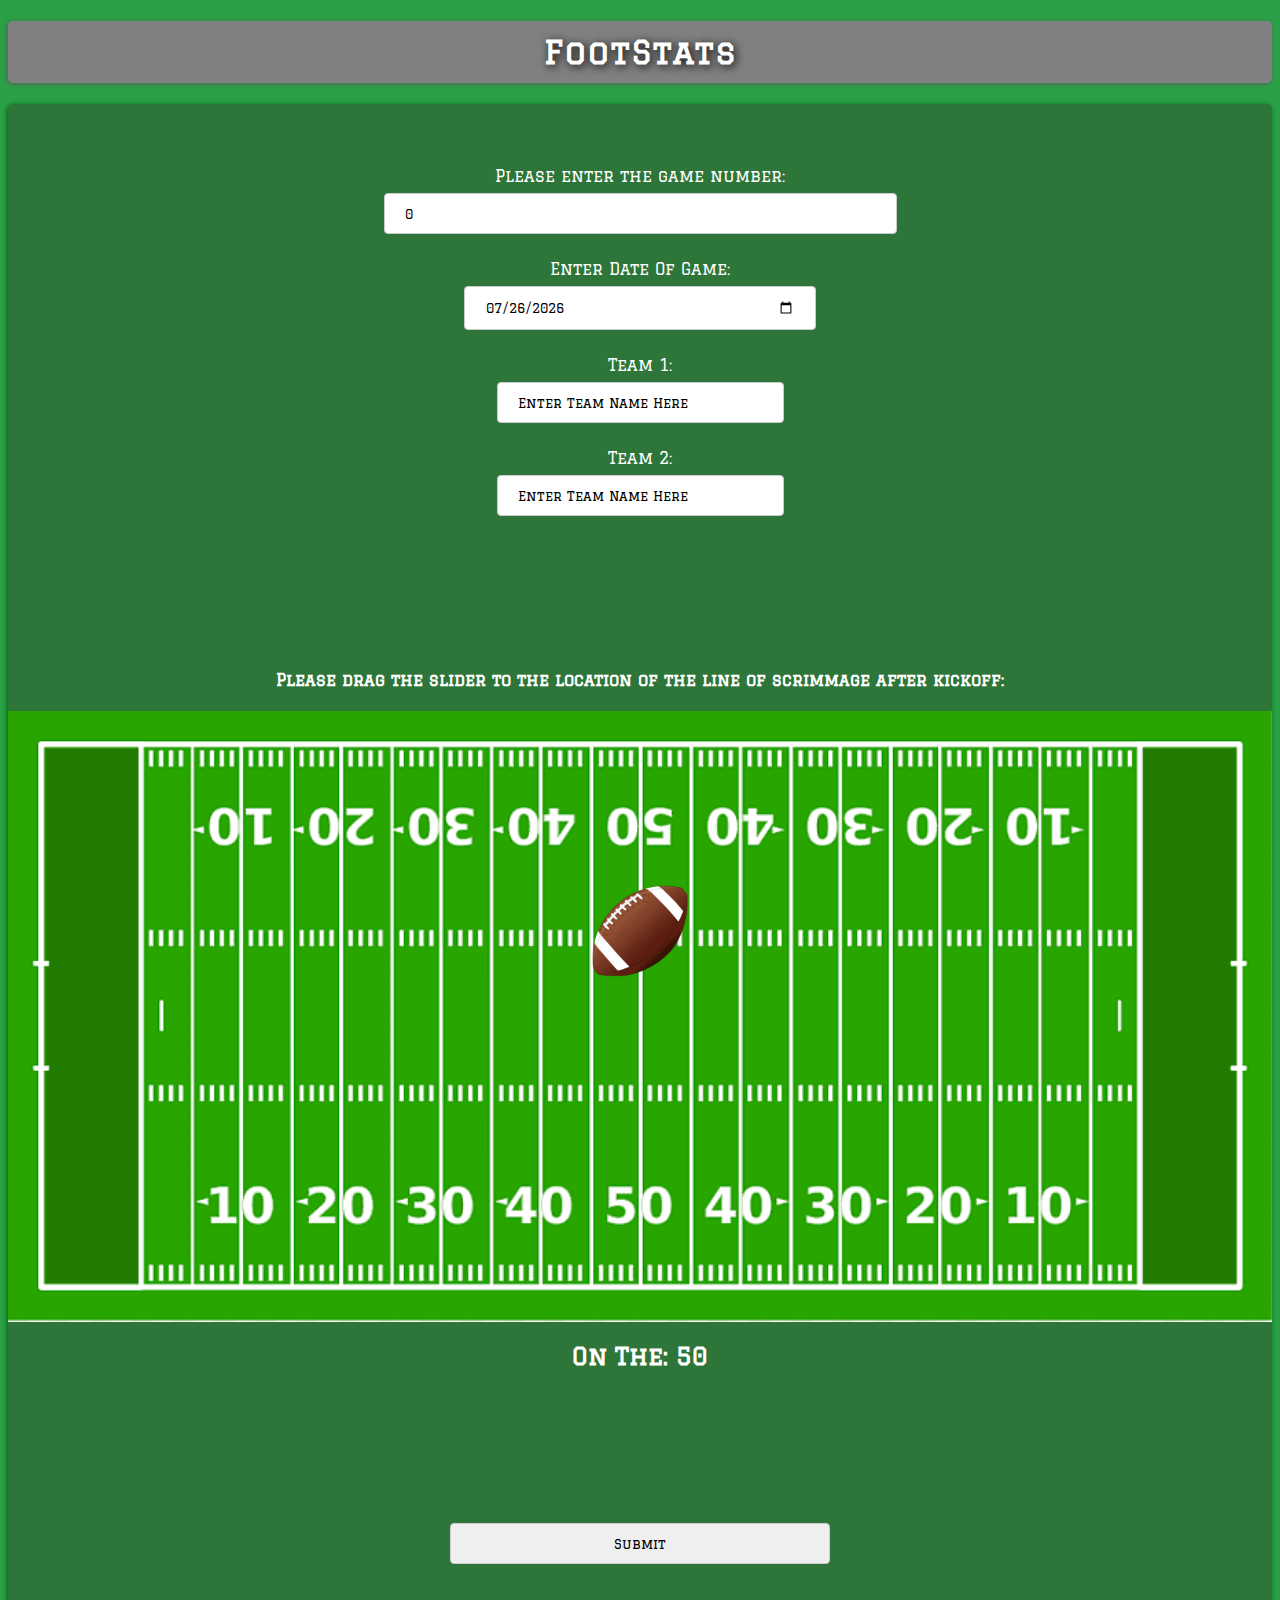
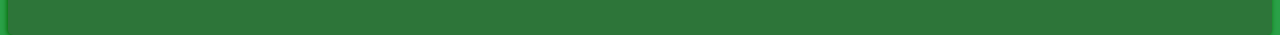
==== index.html @ 5732d053 "merged intro.php and second.php" ====
<!DOCTYPE html>
<html>

<head>
  <title>FootStats</title>
  <meta charset="utf-8">
  <meta name="viewport" content="width=device-width" initial-scale="1">
  <link href="style.css" rel="stylesheet" type="text/css" />
  <link rel="icon" type="image/x-icon" href="img/sliderIcon.png">
<link rel="preconnect" href="https://fonts.googleapis.com">
<link rel="preconnect" href="https://fonts.gstatic.com" crossorigin>
<link href="https://fonts.googleapis.com/css2?family=Graduate&display=swap" rel="stylesheet">

  
</head>

<body>
  <h1 class="headstyle">FootStats</h1>

<form action="/intro.php" method="post">
  <div class="entireDisplay">
  <div class="topContainer" style="order:1;">



  <div ><!-- Game # input -->
    <label for="gameNumber">Please enter the game number:</label> 
    <input type="number" id="gameNum" name="gameNum" min="1" class="inputTextStyle" placeholder="0" name="game"> 
  </div>

    <br>
    
   <div> <!-- date input-->
     <label for="gameDate" class="gameDate"> Enter Date Of Game: </label>
     <input type="date" id="gameDate" name="gameDate" class="inputTextStyle" value="">
   </div>

    <br>
    
    <div> <!-- Team 1 input-->
     <label for="teamOne" class="teamOne"> Team 1: </label>
     <input type="text" id="teamOne" name="teamOne" class="inputTextStyle" placeholder="Enter Team Name Here"> 
   </div>

    <br>
    
     <div> <!-- Team 2 input-->
     <label for="teamTwo" class="teamTwo"> Team 2: </label>
     <input type="text" id="teamTwo" name="teamTwo" class="inputTextStyle" placeholder="Enter Team Name Here">
     </div>
  </div>
  <div class="bottomContainer" style="order:2;">

      
    <h4 id="scenarioText">Please drag the slider to the location of the line of scrimmage after kickoff:</h4>

    <input type="range" id="slider" class="slider" min="-50" max="50" value="0" name="lineOfScrimmage">
    
    <img src="img/footballfield.png" alt="footballfield" class="footballField">
    
    <h2><span id="valueNum"></span></h2>
<br>
  </div>
    
  <div class="bottomContainer" style="order:3;">
      <input type="submit" id="submit" placeholder="Submit" class="inputTextStyle" style="width: 30%; ">
    </div>
    
  </div>
</form>




  
  <script src="script.js"></script>
</body>

</html>
---- style.css ----
html {
  height: 100%;
  font-family: 'Graduate', cursive;
  width: 100%;
  background-color: #2aa147;
  position: static;
}

.headstyle{
  border-radius:5px;
  text-align: center;
  background-color:gray;
  box-shadow: -1px 1px 5px #5e5e5e;
  color:white;
  letter-spacing:2px;
  word-spacing: 5px;
  text-shadow: 2px 2px 10px black;
  font-family: 'Graduate', cursive;
  padding-top: 1%;
  padding-bottom: 1%;
}
.entireDisplay{
  display: flex;
  flex-direction: row;
  flex-wrap: wrap;
  height: 100%;
  width:100%;
  background-color: #2d7539;
  border-radius:5px;
  color: white;
  box-shadow: -1px 1px 5px darkgreen;
  position: static;
}
.topContainer{
  display: flex;
  height:100%;
  width:100%;
  flex-direction: column;
  flex-wrap: wrap;
  justify-content: center;
  align-items: center;
  text-align: center;
  padding-top:5%;
  margin-bottom:0%;
  padding-bottom:5%;
}
.bottomContainer{
  display: flex;
  height:100%;
  width:100%;
  flex-wrap: wrap;
  justify-content: center;
  align-items: center;
  text-align: center;
  padding-top:5%;
  margin-bottom:0%;
  padding-bottom:5%;
  position: relative;
}
.topContainerSecondForm{
  display: flex;
  height:100%;
  width:100%;
  flex-direction: row;
  flex-wrap: wrap;
  justify-content: space-between;
  align-items: center;
  text-align: center;
  padding-top:5%;
  margin-bottom:0%;
  padding-bottom:5%;
}

.containerItem{
  margin: 5%;
}

::placeholder{
  color: black;
  opacity: 1;
  text-align:left;
}

.footballField{
  height: 100%;
  width: 100%;
}

.slider {
  -webkit-appearance: none;
  appearance: none;
  height: 0%;
  outline:none;
  width: 80%;
  position: absolute;
  bottom: 60%;
}

.slider::-webkit-slider-thumb {
  -webkit-appearance: none;
  appearance: none;
  background-image: url(img/football.png);
  background-size: cover;
  width:100px;
  height:100px;
  scale: 100%;
  cursor: pointer;
}
.slider::-webkit-slider-runnable-track{
appearance: none;
}
.inputTextStyle{
  width: 100%;
  padding: 12px 20px;
  margin: 8px 0;
  display: inline-block;
  border: 1px solid #ccc;
  border-radius: 4px;
  box-sizing: border-box;
  font-family: 'Graduate', cursive;
}
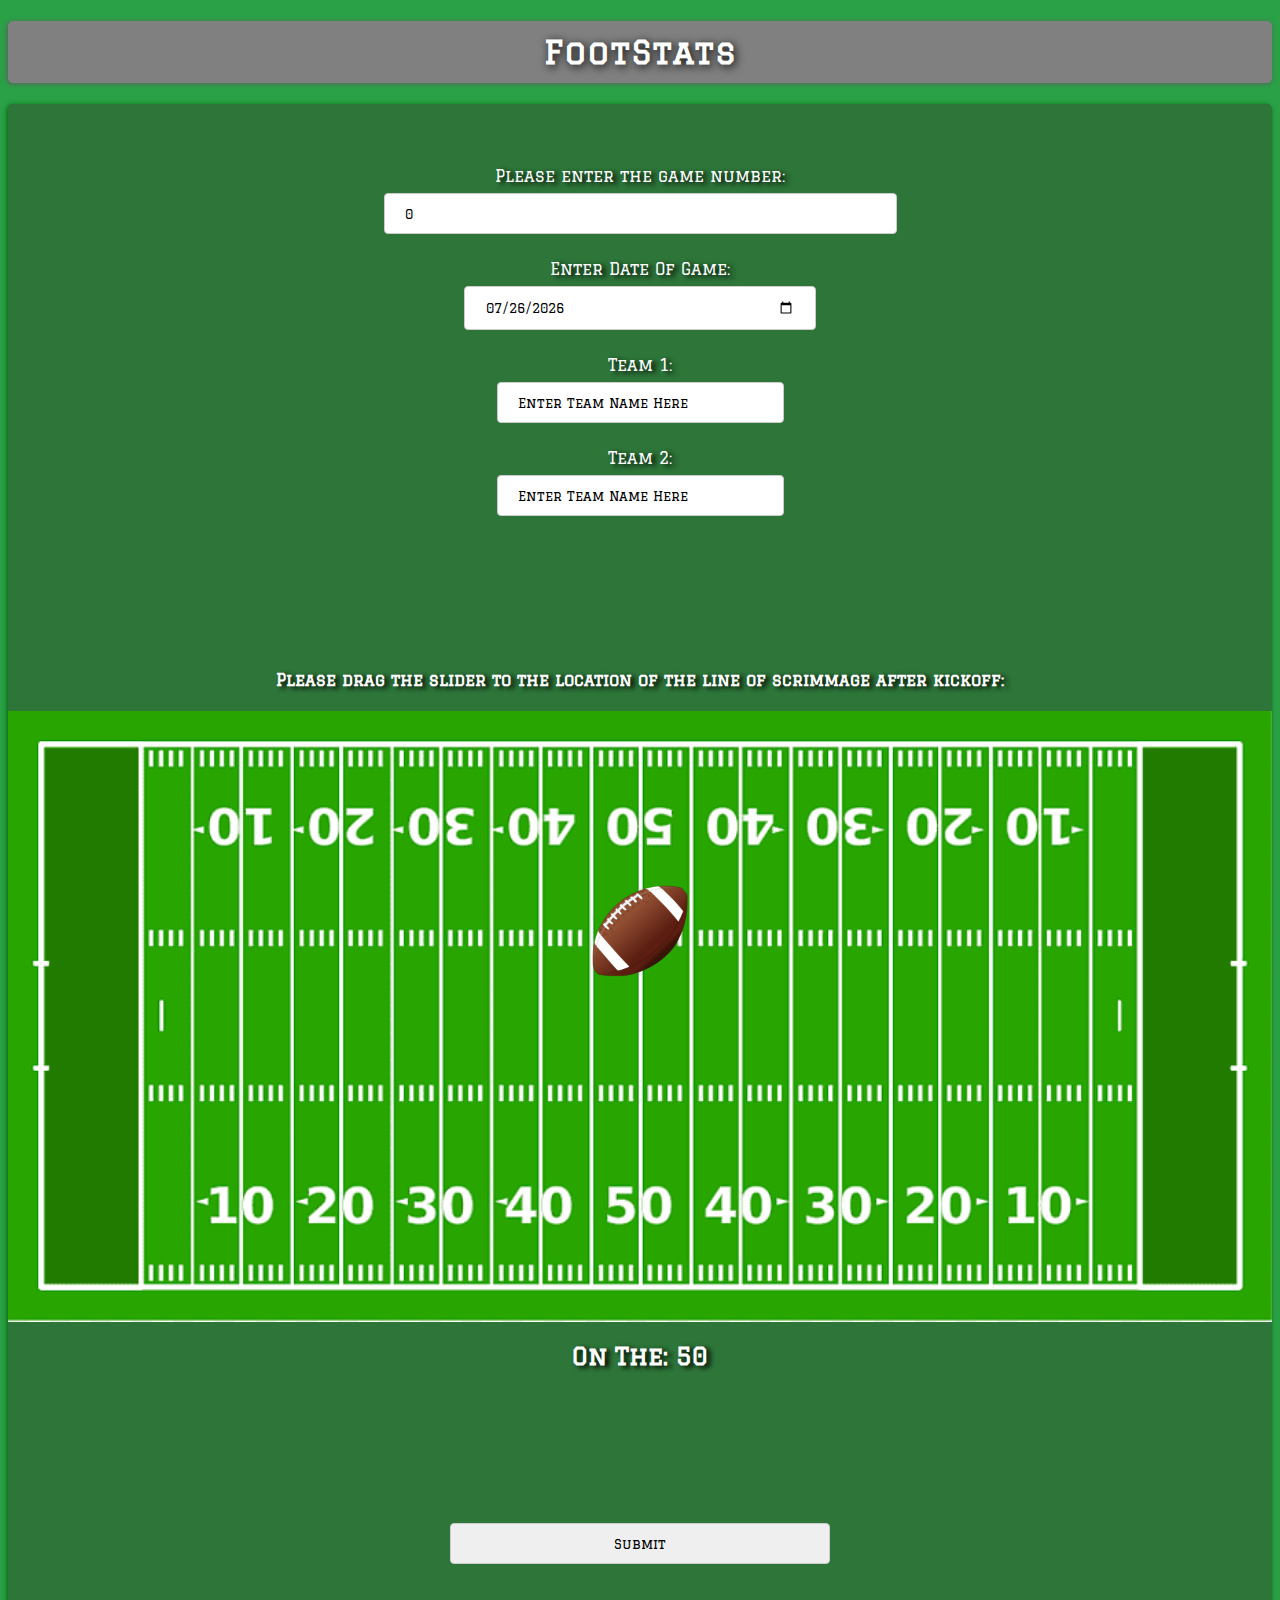
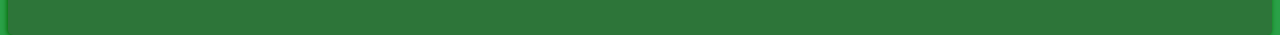
==== commit ff661e66: "pushie" ====
--- a/index.html
+++ b/index.html
@@ -24,7 +24,7 @@
 
 
   <div ><!-- Game # input -->
-    <label for="gameNumber">Please enter the game number:</label> 
+    <label for="gameNum">Please enter the game number:</label> 
     <input type="number" id="gameNum" name="gameNum" min="1" class="inputTextStyle" placeholder="0" name="game"> 
   </div>
 
@@ -51,10 +51,9 @@
   </div>
   <div class="bottomContainer" style="order:2;">
 
-      
     <h4 id="scenarioText">Please drag the slider to the location of the line of scrimmage after kickoff:</h4>
 
-    <input type="range" id="slider" class="slider" min="-50" max="50" value="0" name="lineOfScrimmage">
+    <input type="range" id="slider" class="slider" min="-50" max="50" name="lineOfScrimmage">
     
     <img src="img/footballfield.png" alt="footballfield" class="footballField">
     
--- a/style.css
+++ b/style.css
@@ -3,6 +3,7 @@
   font-family: 'Graduate', cursive;
   width: 100%;
   background-color: #2aa147;
+  text-shadow: 4px 2px 5px black;
   position: static;
 }
 
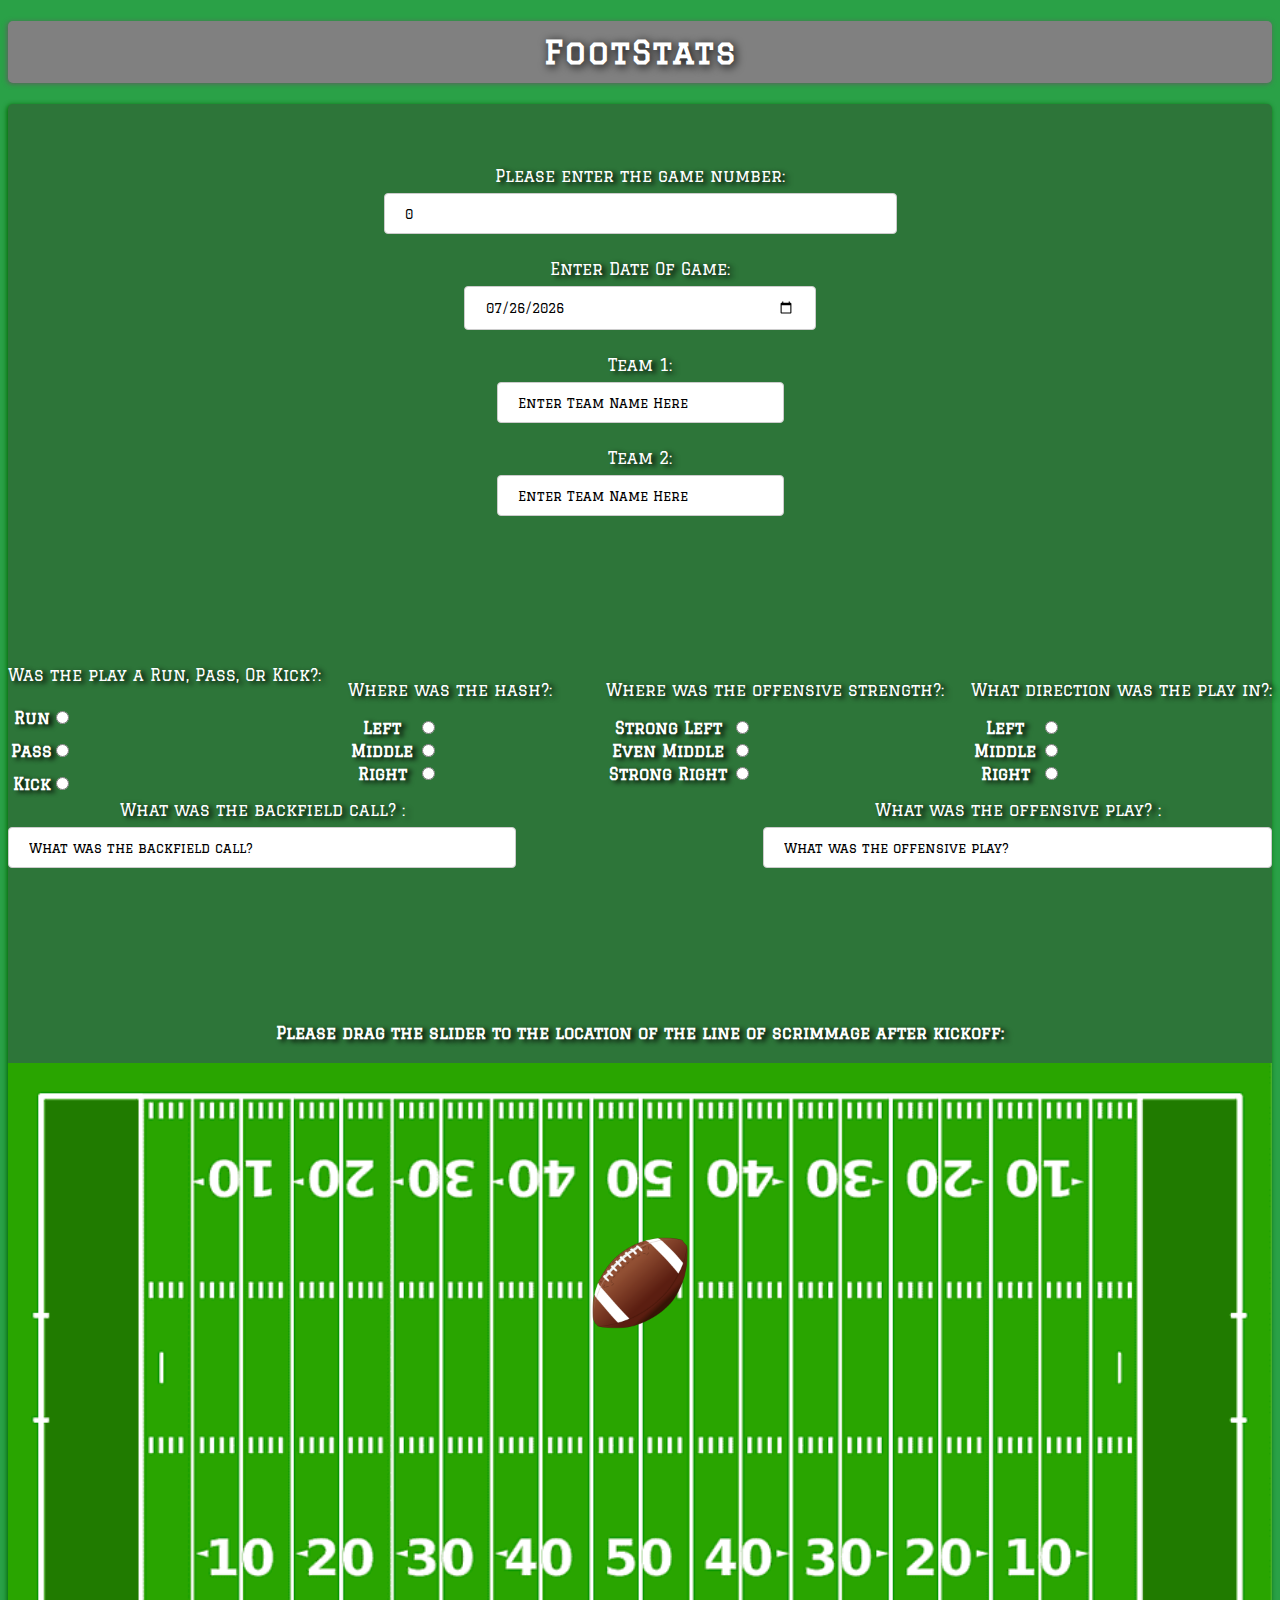
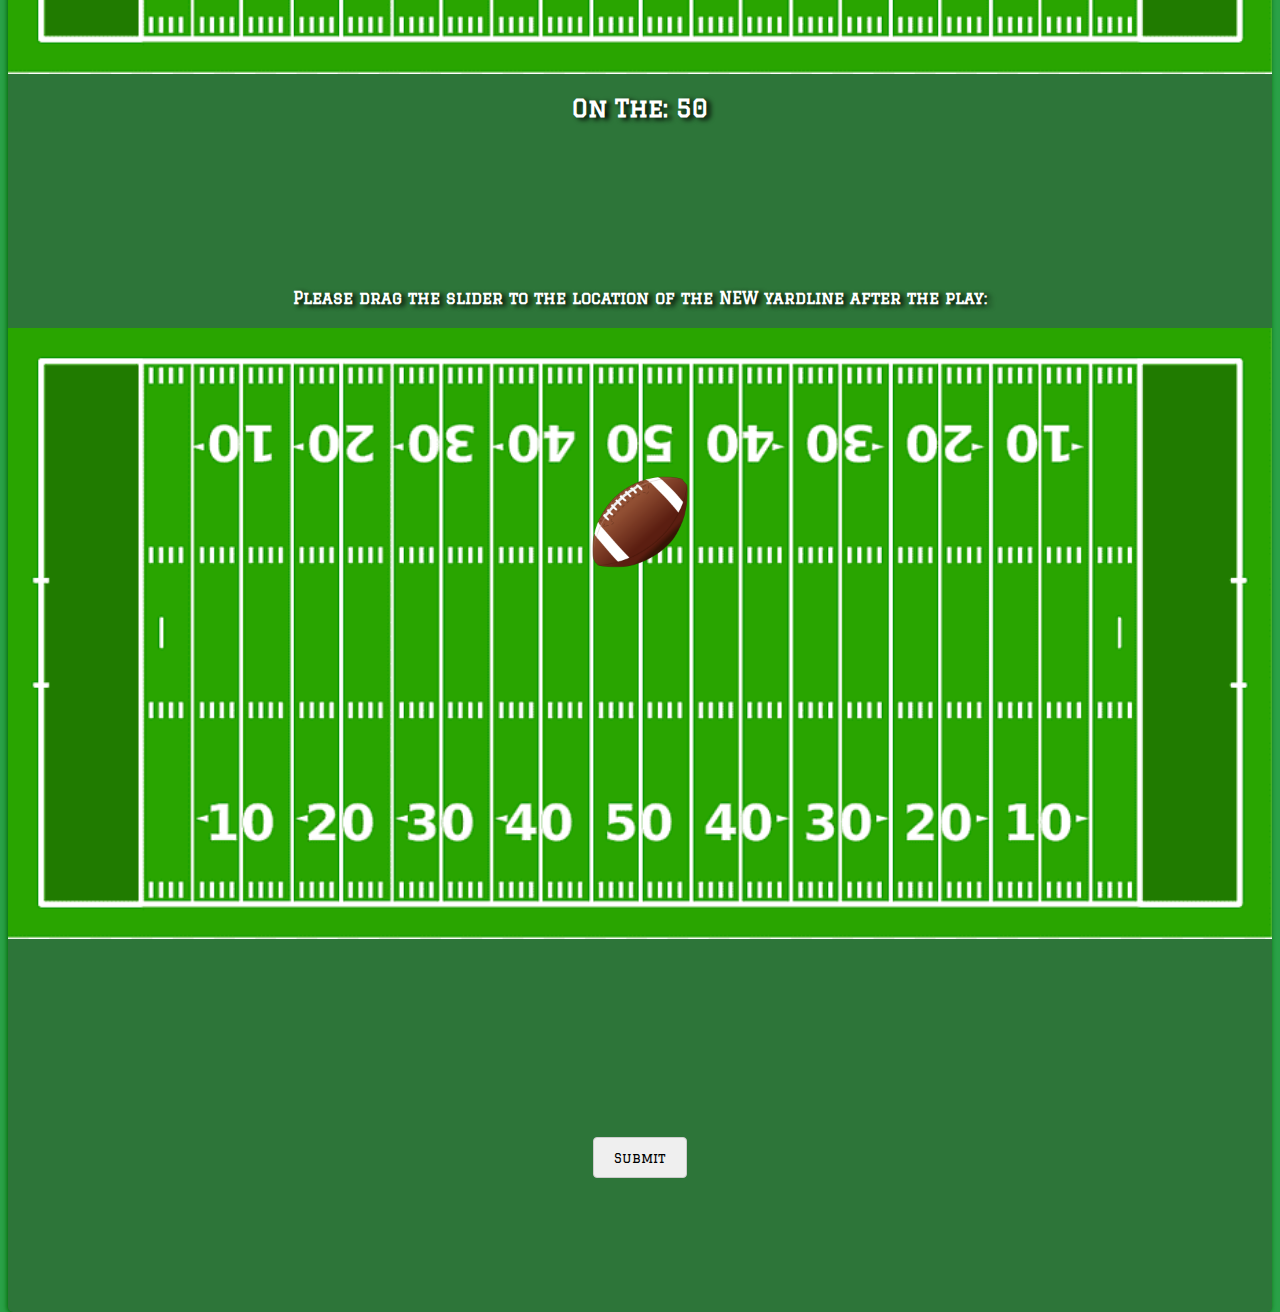
==== commit 73cec07e: "One BIG Form" ====
--- a/index.html
+++ b/index.html
@@ -17,7 +17,7 @@
 <body>
   <h1 class="headstyle">FootStats</h1>
 
-<form action="/intro.php" method="post">
+<form action="/firstscripts.php" method="post">
   <div class="entireDisplay">
   <div class="topContainer" style="order:1;">
 
@@ -49,23 +49,132 @@
      <input type="text" id="teamTwo" name="teamTwo" class="inputTextStyle" placeholder="Enter Team Name Here">
      </div>
   </div>
-  <div class="bottomContainer" style="order:2;">
 
-    <h4 id="scenarioText">Please drag the slider to the location of the line of scrimmage after kickoff:</h4>
+    <div class="topContainerSecondForm" style="order:2;">
+      <!-- playType-->
+      <div class="containerRadio">
+        <p>Was the play a Run, Pass, Or Kick?:</p>
+        <table>
+          <tr>
+            <th><label for="playTypeRun">Run</label></th>
+            <th><input type="radio" id="playTypeRun" class="inputTextStyle" name="playType" value="Run"
+                name="playType"></th>
+          </tr>
+          <tr>
+            <th><label for="playTypePass">Pass</label></th>
+            <th><input type="radio" id="playTypePass" class="inputTextStyle" name="playType" value="Pass"
+                name="playType"></th>
+          </tr>
+          <tr>
+            <th><label for="playTypeRun">Kick</label></th>
+            <th><input type="radio" id="playTypeRun" class="inputTextStyle" name="playType" value="Kick"
+                name="playType"></th>
+          </tr>
+        </table>
+      </div>
+      <!-- hash-->
+      <div class="containerRadio">
+        <p>Where was the hash?: </p>
+        <table>
+          <tr>
+            <th><label for="left">Left</label></th>
+            <th><input type="radio" id="left" value="left" name="hash"></th>
+          </tr>
+          <tr>
+            <th><label for="middle">Middle</label></th>
+            <th><input type="radio" id="middle" value="middle" name="hash"></th>
+          </tr>
+          <tr>
+            <th><label for="middle">Right</label></th>
+            <th><input type="radio" id="right" value="right" name="hash"></th>
+          </tr>
+        </table>
+      </div>
+      <br>
+      <div class="containerRadio">
+        <p>Where was the offensive strength?: </p>
+        <table>
+          <tr>
+            <th><label for="left">Strong Left</label></th>
+            <th><input type="radio" id="left" value="left" name="oStrength"></th>
+          </tr>
+          <tr>
+            <th><label for="middle">Even Middle</label></th>
+            <th><input type="radio" id="middle" value="middle" name="oStrength"></th>
+          </tr>
+          <tr>
+            <th><label for="right">Strong Right</label></th>
+            <th><input type="radio" id="right" value="right" name="oStrength"></th>
+          </tr>
+        </table>
+      </div>
+      <div class="containerRadio">
+        <p>What direction was the play in?: </p>
+        <table>
+          <tr>
+            <th><label for="left">Left</label></th>
+            <th><input type="radio" id="left" value="left" name="playDirection"></th>
+          </tr>
+          <tr>
+            <th><label for="middle">Middle</label></th>
+            <th><input type="radio" id="middle" value="middle" name="playDirection"></th>
+          </tr>
+          <tr>
+            <th><label for="right">Right</label></th>
+            <th><input type="radio" id="right" value="right" name="playDirection"></th>
+          </tr>
+        </table>
+      </div>
+      <div class="containerText">
+        <!--backfield calls-->
+        <label for="backfieldCalls">What was the backfield call? :</label>
+        <input id="backfieldCalls" class="inputTextStyle" placeholder="What was the backfield call?"
+          name="backfieldCalls">
+        <label for="backfieldCalls"></label>
+      </div>
+      <div class="containerText">
+        <!--offensive play-->
+        <label for="oPlay">What was the offensive play? :</label>
+        <input id="oPlay" class="inputTextStyle" placeholder="What was the offensive play?" name="oPlay">
+        <label for="oPlay"></label>
+      </div>
+    </div>
+      <div class="bottomContainer" style="order:3">
+        <h4 id="scenarioText">Please drag the slider to the location of the line of scrimmage after kickoff:</h4>
 
-    <input type="range" id="slider" class="slider" min="-50" max="50" name="lineOfScrimmage">
-    
-    <img src="img/footballfield.png" alt="footballfield" class="footballField">
-    
-    <h2><span id="valueNum"></span></h2>
-<br>
+        <input type="range" id="slider" class="slider" min="-50" max="50" name="lineOfScrimmage">
+
+        <img src="img/footballfield.png" alt="footballfield" class="footballField">
+
+        <h2><span id="valueNum"></span></h2>
+      </div>
+      <div class="bottomContainer" style="order:4">
+        <h4 id="scenarioText">Please drag the slider to the location of the NEW yardline after the play:</h4>
+
+        <input type="range" id="slider" class="slider" min="-50" max="50" name="yardline">
+
+        <img src="img/footballfield.png" alt="footballfield" class="footballField">
+
+        <h2><span id="valueNum"></span></h2>
+      </div>
+
+    <div class="bottomContainer" style="order:5">
+
+      <div class="containerItem">
+        <input type="submit" value="Submit" class="inputTextStyle">
+
+      </div>
+
+    </div>
+
+
   </div>
-    
-  <div class="bottomContainer" style="order:3;">
-      <input type="submit" id="submit" placeholder="Submit" class="inputTextStyle" style="width: 30%; ">
-    </div>
-    
-  </div>
+
+
+
+
+
+  
 </form>
 
 
--- a/style.css
+++ b/style.css
@@ -31,6 +31,8 @@
   color: white;
   box-shadow: -1px 1px 5px darkgreen;
   position: static;
+  margin-left: auto;
+  margin-right: auto;
 }
 .topContainer{
   display: flex;
@@ -44,6 +46,32 @@
   padding-top:5%;
   margin-bottom:0%;
   padding-bottom:5%;
+}
+.topContainerSecondForm{
+  display: flex;
+  height:100%;
+  width:100%;
+  flex-direction: row;
+  flex-wrap: wrap;
+  justify-content: space-between;
+  align-items: center;
+  text-align: center;
+  padding-top:5%;
+  margin-bottom:0%;
+  padding-bottom:5%;
+}
+
+.entireDisplayEdit{
+  display: flex;
+  flex-direction: row;
+  flex-wrap: wrap;
+  height: 60%;
+  width:95%;
+  border-radius:5px;
+  color: white;
+  position: static;
+  margin-left: auto;
+  margin-right: auto;
 }
 .bottomContainer{
   display: flex;
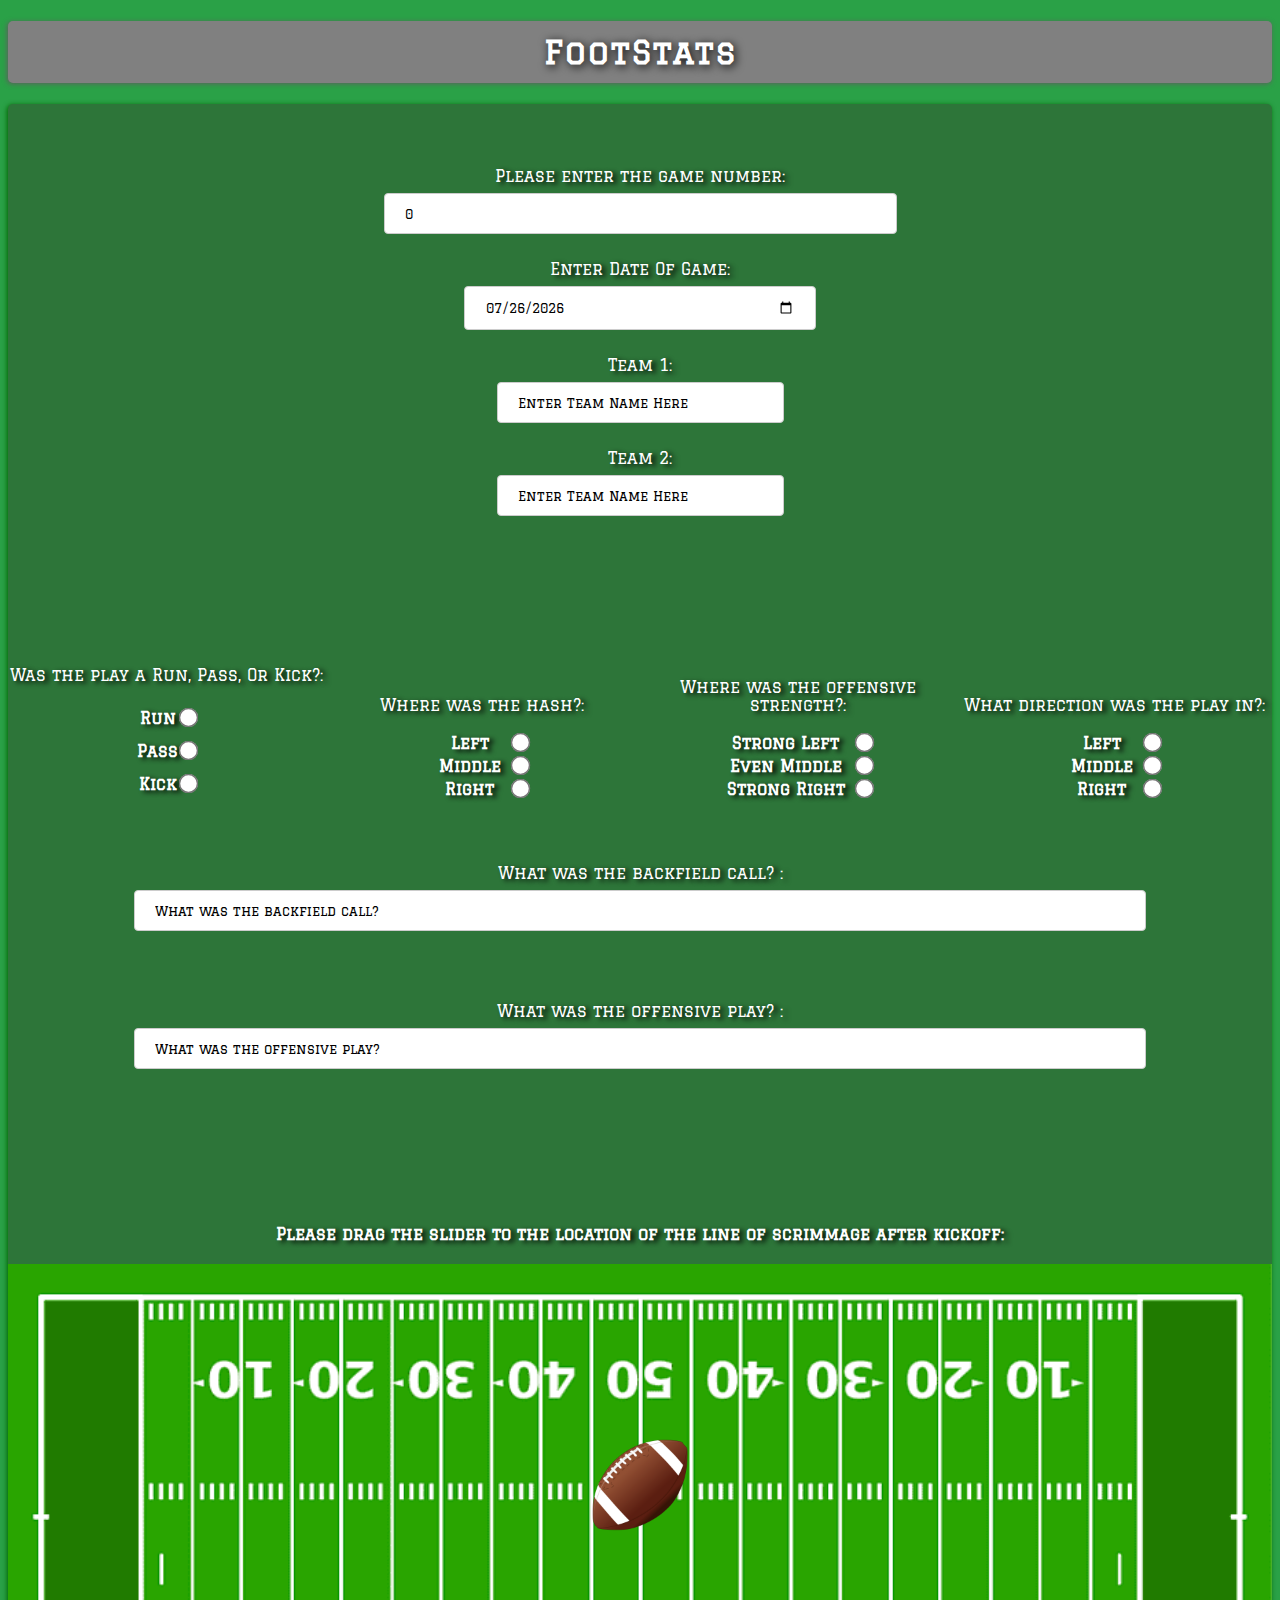
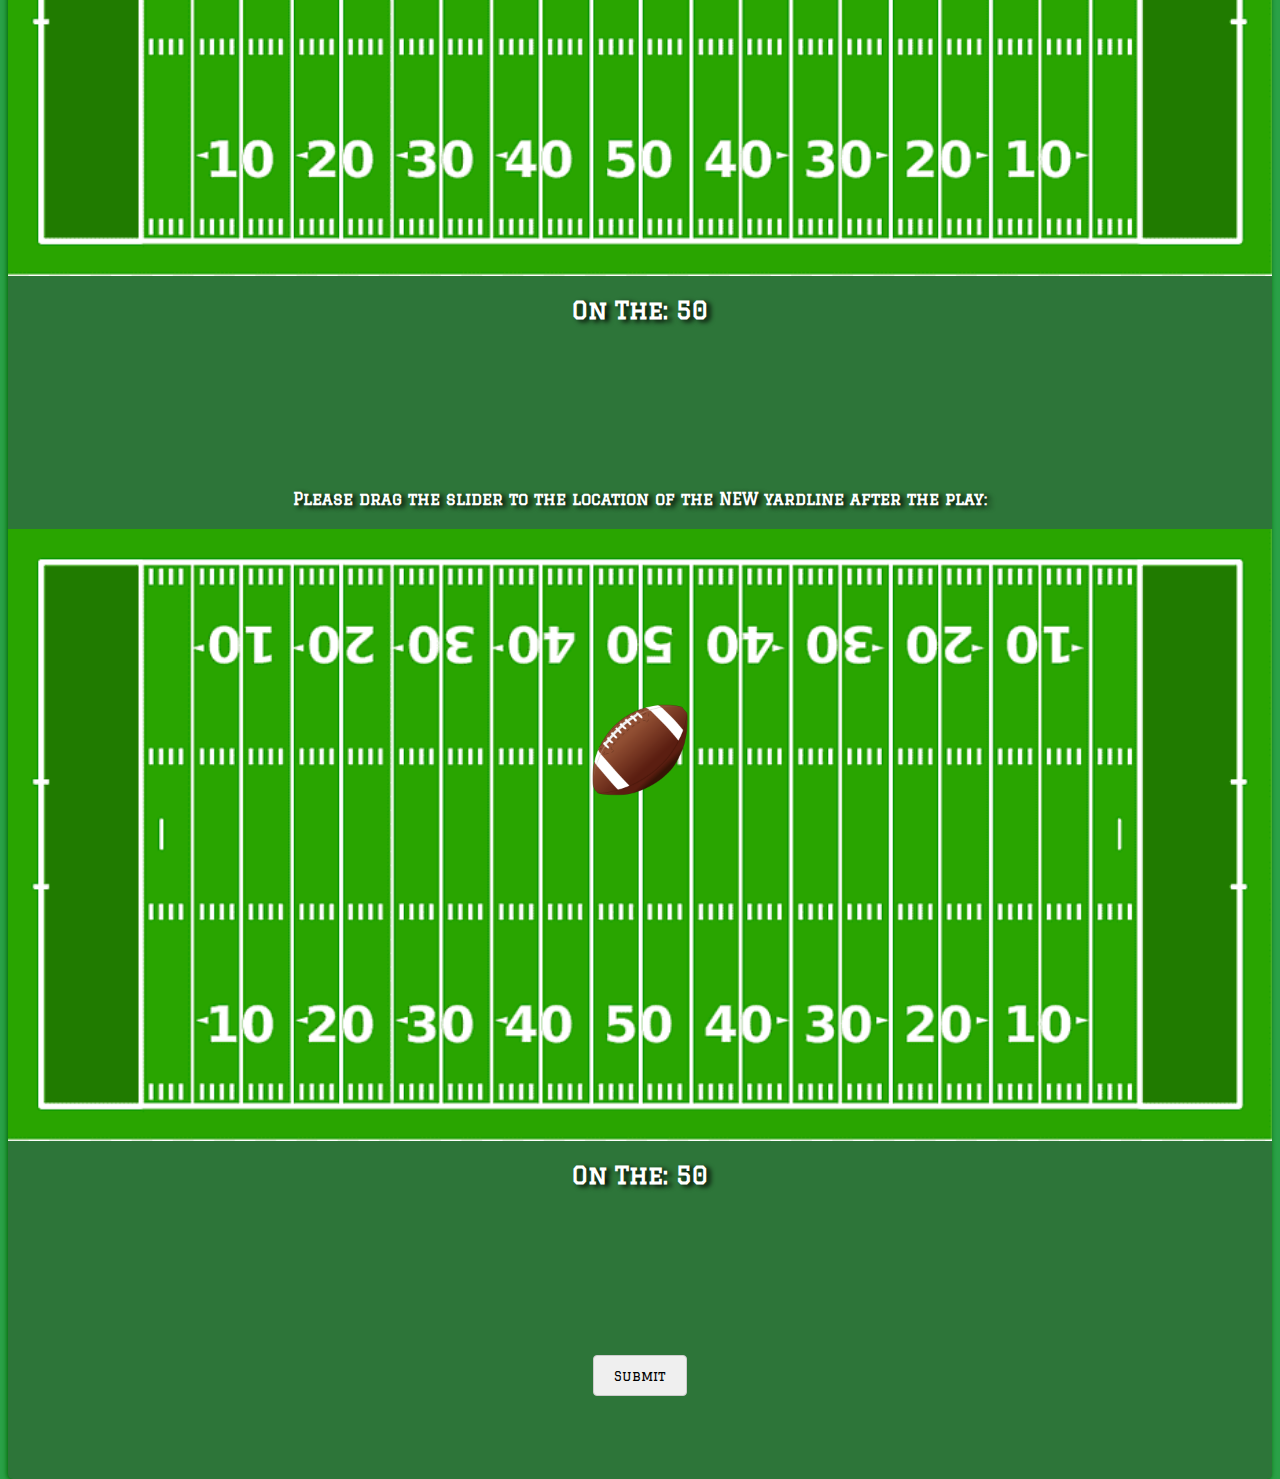
==== commit 18ce02c2: "Merged Styles and fixed second slider" ====
--- a/index.html
+++ b/index.html
@@ -148,14 +148,15 @@
 
         <h2><span id="valueNum"></span></h2>
       </div>
+        
       <div class="bottomContainer" style="order:4">
         <h4 id="scenarioText">Please drag the slider to the location of the NEW yardline after the play:</h4>
 
-        <input type="range" id="slider" class="slider" min="-50" max="50" name="yardline">
+        <input type="range" id="sliderTwo" class="slider" min="-50" max="50" name="yardline">
 
         <img src="img/footballfield.png" alt="footballfield" class="footballField">
 
-        <h2><span id="valueNum"></span></h2>
+        <h2><span id="valueNumTwo"></span></h2>
       </div>
 
     <div class="bottomContainer" style="order:5">
--- a/style.css
+++ b/style.css
@@ -16,7 +16,6 @@
   letter-spacing:2px;
   word-spacing: 5px;
   text-shadow: 2px 2px 10px black;
-  font-family: 'Graduate', cursive;
   padding-top: 1%;
   padding-bottom: 1%;
 }
@@ -101,7 +100,7 @@
 }
 
 .containerItem{
-  margin: 5%;
+  margin: 1%;
 }
 
 ::placeholder{
@@ -149,3 +148,25 @@
   font-family: 'Graduate', cursive;
 }
 
+.containerText{
+  margin-left: auto;
+  margin-right: auto;
+  margin-top: 5%;
+  margin-bottom: 0%;
+  width: 80%;
+}
+.containerRadio{
+  align-items: center;
+  text-align:center;
+  justify-content:center;
+  align-content: center;
+  justify-items: center;
+  margin-top: auto;
+  width: 25%;
+}
+
+input[type="radio"]{
+  width:100%;
+  scale: 150%;
+  padding: 20%;
+}
